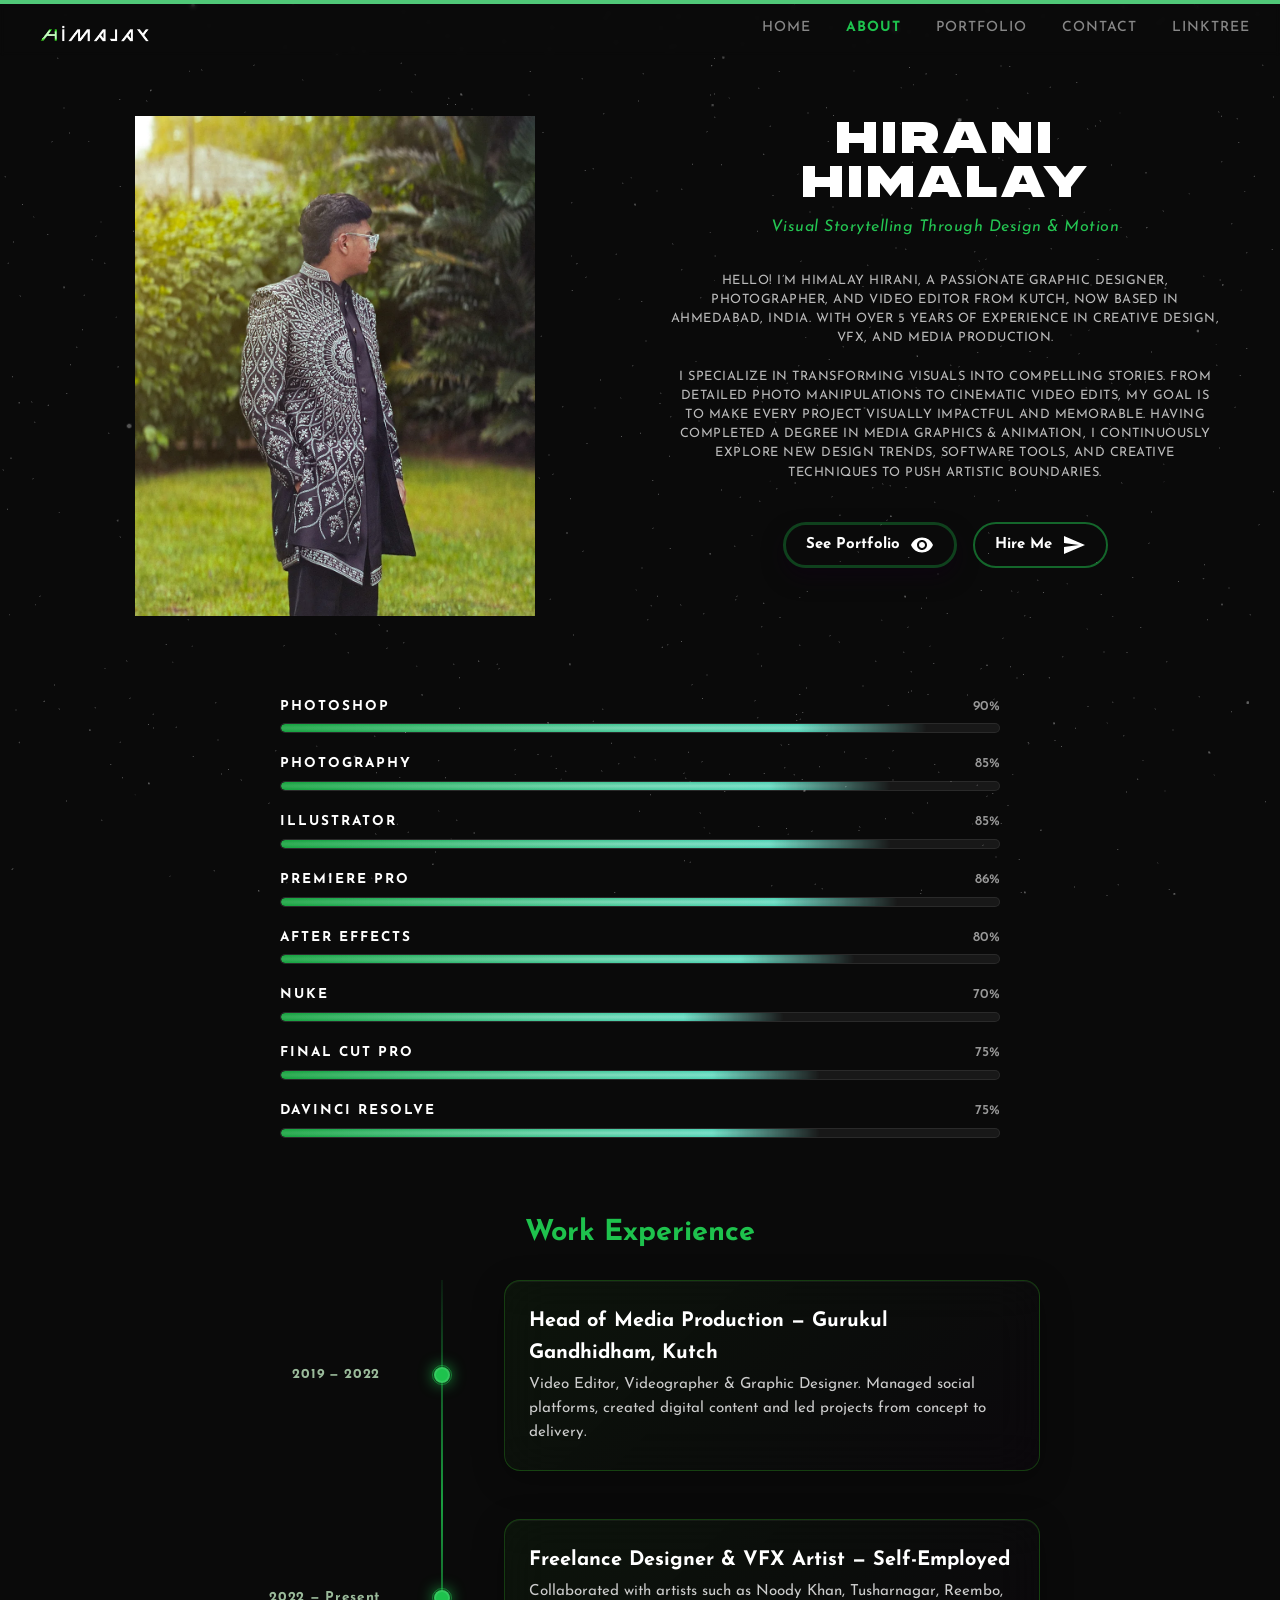
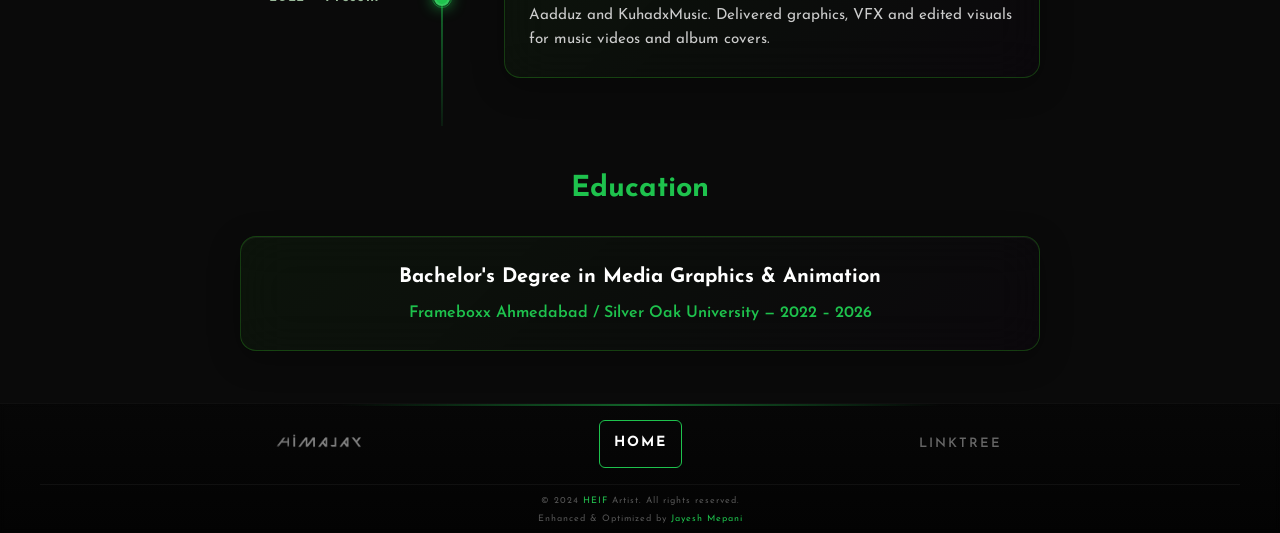
==== about.html @ 78a05f98 "Publish optimized HEIF portfolio" ====
<!DOCTYPE html>
<html lang="en">

<head>
	<meta charset="UTF-8">
	<meta name="viewport" content="width=device-width, initial-scale=1.0">

	<!-- SEO Meta Tags -->
	<title>About | HEIF Artist - Graphic Designer & Video Editor</title>
	<meta name="description"
		content="Learn about HEIF, a professional graphic designer and video editor from Kutch, India. Explore my skills in Premiere Pro, After Effects, Photoshop, and more.">
	<meta name="author" content="Jayesh Mepani">
	<meta name="robots" content="index, follow">
	<meta name="theme-color" content="#000000">

	<!-- Open Graph / Facebook -->
	<meta property="og:type" content="website">
	<meta property="og:title" content="About | HEIF Artist">
	<meta property="og:description"
		content="Professional graphic designer and video editor with expertise in Premiere Pro, After Effects, and Photoshop.">
	<meta property="og:image" content="assets/img/logo-full.png" />
	<meta property="og:site_name" content="HEIF Artist">

	<!-- Preconnect for Performance (Google Fonts) -->
	<link rel="preconnect" href="https://fonts.googleapis.com" crossorigin>
	<link rel="preconnect" href="https://fonts.gstatic.com" crossorigin>

	<!-- Favicon -->
	<link rel="icon" type="image/png" href="assets/img/logow.png">
	<link rel="apple-touch-icon" href="assets/img/logow.png">


	<link rel="stylesheet" href="assets/css/css.css">
	<link rel="stylesheet" href="assets/css/cursor.css">
	<script src="assets/vendor/three.min.js" defer></script>
	<script src="assets/vendor/gsap.min.js" defer></script>
	<script src="assets/vendor/ScrollTrigger.min.js" defer></script>
	<script src="assets/vendor/lenis.min.js" defer></script>
	<script src="assets/js/script.js" defer></script>

	<script src="assets/js/scroll-animations.js" defer></script>
	<script src="assets/js/particles-effect.js" defer></script>
<link rel="stylesheet" href="assets/css/performance.css">
</head>

<body>
	<!-- Skip Link for Accessibility -->
	<a href="#main-content" class="skip-link">Skip to main content</a>
	<div class="scroll-tracker"></div>

	<!-- Preloader -->
	

	<canvas id="webgl-canvas"></canvas>

	<div class="stars-layer">
		<div class="stars-extra"></div>
	</div>

	<header role="banner">
		<div class="header__logo">
			<a href="index.html" aria-label="HEIF Artist Home">
				<img src="assets/optimized/b6daf8fdbaca4369-480.webp" alt="HEIF Artist Logo" id="anim-logo-h" loading="eager" decoding="async">
			</a>
		</div>
		<nav aria-label="Main navigation">
			<ul role="list">
				<li><a href="index.html">Home</a></li>
				<li><a href="about.html" aria-current="page">About</a></li>
				<li><a href="work.html">Portfolio</a></li>
				<li><a href="contact.html">Contact</a></li>
				<li><a href="linktree.html">Linktree</a></li>
			</ul>
			<a href="#" class="nav-toggle hover-link" aria-label="Toggle navigation menu" aria-expanded="false">
				<svg viewBox="0 0 24 24" fill="currentColor" aria-hidden="true" width="24" height="24">
					<path d="M3 6h18v2H3V6zm0 5h18v2H3v-2zm0 5h18v2H3v-2z" />
				</svg>
			</a>
		</nav>
	</header>

	<!-- Main Content -->
	<main id="main-content">
		<section class="about-section" aria-labelledby="about-heading">
			<div class="about-layout">
				<!-- Left: Portrait -->
				<div class="about-portrait">
					<picture id="about-img">
						<source media="(max-width: 768px)" srcset="assets/optimized/about-mobile-480.webp 480w, assets/optimized/about-mobile-960.webp 960w" sizes="100vw">
						<img src="assets/optimized/066c63ee842e01c2-1481.webp" alt="Himalay Hirani portrait" loading="lazy"
						 decoding="async" srcset="assets/optimized/066c63ee842e01c2-480.webp 480w, assets/optimized/066c63ee842e01c2-960.webp 960w, assets/optimized/066c63ee842e01c2-1481.webp 1481w" sizes="(max-width: 768px) 100vw, 50vw" width="1481" height="1852">
					</picture>
				</div>

				<!-- Right: Bio + Skills -->
				<div class="about-right">
					<h1 id="about-heading" class="about-name">HIRANI<br>HIMALAY</h1>
					<p class="about-tagline">Visual Storytelling Through Design & Motion</p>

					<p class="about-bio-text">Hello! I’m Himalay Hirani, a passionate Graphic Designer, Photographer,
						and Video Editor from Kutch, now based in Ahmedabad, India.
						With over 5 years of experience in creative design, VFX, and media
						production.
						<br>
						<br>
						I specialize in transforming visuals into compelling stories. From detailed
						photo manipulations to cinematic video edits, my goal is to make every
						project visually impactful and memorable.
						Having completed a Degree in Media Graphics & Animation, I
						continuously explore new design trends, software tools, and creative
						techniques to push artistic boundaries.
					</p>

					<div class="about-cta">
						<a class="button" href="work.html">
							<span>See Portfolio</span>
							<svg class="icon" viewBox="0 0 24 24" fill="currentColor" width="24" height="24">
								<path
									d="M12 4.5C7 4.5 2.73 7.61 1 12c1.73 4.39 6 7.5 11 7.5s9.27-3.11 11-7.5c-1.73-4.39-6-7.5-11-7.5zM12 17c-2.76 0-5-2.24-5-5s2.24-5 5-5 5 2.24 5 5-2.24 5-5 5zm0-8c-1.66 0-3 1.34-3 3s1.34 3 3 3 3-1.34 3-3-1.34-3-3-3z" />
							</svg>
						</a>
						<a class="button ghost" href="contact.html">
							<span>Hire Me</span>
							<svg class="icon" viewBox="0 0 24 24" fill="currentColor" width="24" height="24">
								<path d="M2.01 21L23 12 2.01 3 2 10l15 2-15 2z" />
							</svg>
						</a>
					</div>

				</div>
			</div>
		</section>

		<!-- Work Experience & Education -->
		<section class="about-lower" aria-label="Experience and Education">
			<div class="about-lower-inner">
				<div class="about-skills-list about-lower-inner">
					<div class="about-skill">
						<div class="about-skill-info"><span class="skill-name">PHOTOSHOP</span><span
								class="skill-percentage">90%</span></div>
						<div class="skill-bar">
							<div class="skill-fill" style="width: 90%;">
								<div class="skill-liquid"></div>
							</div>
						</div>
					</div>
					<div class="about-skill">
						<div class="about-skill-info"><span class="skill-name">PHOTOGRAPHY</span><span
								class="skill-percentage">85%</span></div>
						<div class="skill-bar">
							<div class="skill-fill" style="width: 85%;">
								<div class="skill-liquid"></div>
							</div>
						</div>
					</div>
					<div class="about-skill">
						<div class="about-skill-info"><span class="skill-name">ILLUSTRATOR</span><span
								class="skill-percentage">85%</span></div>
						<div class="skill-bar">
							<div class="skill-fill" style="width: 85%;">
								<div class="skill-liquid"></div>
							</div>
						</div>
					</div>
					<div class="about-skill">
						<div class="about-skill-info"><span class="skill-name">PREMIERE PRO</span><span
								class="skill-percentage">86%</span></div>
						<div class="skill-bar">
							<div class="skill-fill" style="width: 86%;">
								<div class="skill-liquid"></div>
							</div>
						</div>
					</div>
					<div class="about-skill">
						<div class="about-skill-info"><span class="skill-name">AFTER EFFECTS</span><span
								class="skill-percentage">80%</span></div>
						<div class="skill-bar">
							<div class="skill-fill" style="width: 80%;">
								<div class="skill-liquid"></div>
							</div>
						</div>
					</div>
					<div class="about-skill">
						<div class="about-skill-info"><span class="skill-name">NUKE</span><span
								class="skill-percentage">70%</span></div>
						<div class="skill-bar">
							<div class="skill-fill" style="width: 70%;">
								<div class="skill-liquid"></div>
							</div>
						</div>
					</div>
					<div class="about-skill">
						<div class="about-skill-info"><span class="skill-name">FINAL CUT PRO</span><span
								class="skill-percentage">75%</span></div>
						<div class="skill-bar">
							<div class="skill-fill" style="width: 75%;">
								<div class="skill-liquid"></div>
							</div>
						</div>
					</div>
					<div class="about-skill">
						<div class="about-skill-info"><span class="skill-name">DAVINCI RESOLVE</span><span
								class="skill-percentage">75%</span></div>
						<div class="skill-bar">
							<div class="skill-fill" style="width: 75%;">
								<div class="skill-liquid"></div>
							</div>
						</div>
					</div>
				</div>
				<div class="experience">
					<h2 class="subheading">Work Experience</h2>
					<ol class="timeline-container">
						<li class="timeline-item">
							<article>
								<div class="timeline-date"><time datetime="2019">2019</time> — <time
										datetime="2022">2022</time></div>
								<div class="timeline-icon" aria-hidden="true"></div>
								<div class="timeline-content">
									<div class="glass-card">
										<div class="timeline-body">
											<h3>Head of Media Production — Gurukul Gandhidham, Kutch</h3>
											<p>Video Editor, Videographer &amp; Graphic Designer. Managed social
												platforms, created digital content and led projects from concept to
												delivery.</p>
											<span class="mobile-date">2019 — 2022</span>
										</div>
									</div>
								</div>
							</article>
						</li>
						<li class="timeline-item">
							<article>
								<div class="timeline-date"><time datetime="2022">2022</time> — Present</div>
								<div class="timeline-icon" aria-hidden="true"></div>
								<div class="timeline-content">
									<div class="glass-card">
										<div class="timeline-body">
											<h3>Freelance Designer &amp; VFX Artist — Self-Employed</h3>
											<p>Collaborated with artists such as Noody Khan, Tusharnagar, Reembo, Aadduz
												and KuhadxMusic. Delivered graphics, VFX and edited visuals for music
												videos and album covers.</p>
											<span class="mobile-date">2022 — Present</span>
										</div>
									</div>
								</div>
							</article>
						</li>
					</ol>
				</div>

				<div class="education">
					<h2 class="subheading">Education</h2>
					<div class="edu-card glass-card">
						<p><strong>Bachelor's Degree in Media Graphics &amp; Animation</strong></p>
						<p>Frameboxx Ahmedabad / Silver Oak University — 2022 – 2026</p>
					</div>
				</div>
			</div>
		</section>
	</main>

	<!-- Footer -->
	<footer class="footer" role="contentinfo">
		<div class="footer-container">
			<div class="footer-logo-container">
				<a href="index.html" aria-label="HEIF Artist Home">
					<img src="assets/optimized/b6daf8fdbaca4369-1600.webp" alt="HEIF Artist Logo" class="footer-logo" loading="lazy"
					 decoding="async" srcset="assets/optimized/b6daf8fdbaca4369-480.webp 480w, assets/optimized/b6daf8fdbaca4369-960.webp 960w, assets/optimized/b6daf8fdbaca4369-1600.webp 1600w" sizes="160px" width="2550" height="596">
				</a>
			</div>
			<div class="footer-home">
				<a class="footer-btn home-btn" href="index.html">Home</a>
			</div>
			<div class="footer-social-media">
				<a href="linktree.html" target="_blank" rel="noopener noreferrer">LINKTREE</a>
			</div>
		</div>
		<div class="footer-rights">
			<p>&copy; 2024 <a href="https://www.instagram.com/himalay.heif" target="_blank" rel="noopener noreferrer"
					class="footer-brand-link">HEIF</a> Artist. All rights
				reserved.</p>
			<p class="developer-credit">Enhanced & Optimized by <a href="https://jayeshmepani.github.io/Portfolio/"
					target="_blank" rel="noopener noreferrer">Jayesh Mepani</a></p>
		</div>
	</footer>
	
<script>
		

		// Skill bars — animate on scroll into view
		// Observe parent .about-skill (has real dimensions) instead of .skill-fill (scaleX(0) = zero width)
		const skills = document.querySelectorAll('.about-skill');
		const skillObserver = new IntersectionObserver((entries) => {
			entries.forEach((entry) => {
				if (entry.isIntersecting) {
					const fill = entry.target.querySelector('.skill-fill');
					if (fill) fill.classList.add('in-view');
					skillObserver.unobserve(entry.target);
				}
			});
		}, { threshold: 0.3 });

		skills.forEach((skill, i) => {
			// Stagger each bar with a CSS transition-delay
			const fill = skill.querySelector('.skill-fill');
			if (fill) fill.style.transitionDelay = `${i * 0.12}s`;
			skillObserver.observe(skill);
		});
	</script>
</body>

</html>
---- assets/css/css.css ----
@font-face {
    font-family: 'Halyard Display';
    src: url('../FOnts/Halyard_Display_ExtraLight.otf') format('opentype');
    font-weight: 200;
    font-style: normal;
    font-display: swap
}

@font-face {
    font-family: 'Halyard Display';
    src: url('../FOnts/Halyard_Display_Light.otf') format('opentype');
    font-weight: 300;
    font-style: normal;
    font-display: swap
}

@font-face {
    font-family: 'Halyard Display';
    src: url('../FOnts/Halyard_Display_Book.otf') format('opentype');
    font-weight: 350;
    font-style: normal;
    font-display: swap
}

@font-face {
    font-family: 'Halyard Display';
    src: url('../FOnts/Halyard_Display_Regular.otf') format('opentype');
    font-weight: 400;
    font-style: normal;
    font-display: swap
}

@font-face {
    font-family: 'Halyard Display';
    src: url('../FOnts/Halyard_Display_Medium.otf') format('opentype');
    font-weight: 500;
    font-style: normal;
    font-display: swap
}

@font-face {
    font-family: 'Halyard Display';
    src: url('../FOnts/Halyard_Display_SemiBold.otf') format('opentype');
    font-weight: 600;
    font-style: normal;
    font-display: swap
}

@font-face {
    font-family: 'Halyard Display';
    src: url('../FOnts/Halyard_Display_Bold.otf') format('opentype');
    font-weight: 700;
    font-style: normal;
    font-display: swap
}

@font-face {
    font-family: 'Halyard Display';
    src: url('../FOnts/Halyard_Display_Black.otf') format('opentype');
    font-weight: 900;
    font-style: normal;
    font-display: swap
}

@font-face {
    font-family: 'Phonk Contrast';
    src: url('../FOnts/Phonk Contrast DEMO.otf') format('opentype');
    font-weight: normal;
    font-style: normal;
    font-display: swap
}

@font-face {
    font-family: 'Josefin Sans';
    src: url('../FOnts/JosefinSans-Thin.ttf') format('truetype');
    font-weight: 100;
    font-style: normal;
    font-display: swap
}

@font-face {
    font-family: 'Josefin Sans';
    src: url('../FOnts/JosefinSans-ExtraLight.ttf') format('truetype');
    font-weight: 200;
    font-style: normal;
    font-display: swap
}

@font-face {
    font-family: 'Josefin Sans';
    src: url('../FOnts/JosefinSans-Light.ttf') format('truetype');
    font-weight: 300;
    font-style: normal;
    font-display: swap
}

@font-face {
    font-family: 'Josefin Sans';
    src: url('../FOnts/JosefinSans-Regular.ttf') format('truetype');
    font-weight: 400;
    font-style: normal;
    font-display: swap
}

@font-face {
    font-family: 'Josefin Sans';
    src: url('../FOnts/JosefinSans-Medium.ttf') format('truetype');
    font-weight: 500;
    font-style: normal;
    font-display: swap
}

@font-face {
    font-family: 'Josefin Sans';
    src: url('../FOnts/JosefinSans-SemiBold.ttf') format('truetype');
    font-weight: 600;
    font-style: normal;
    font-display: swap
}

@font-face {
    font-family: 'Josefin Sans';
    src: url('../FOnts/JosefinSans-Bold.ttf') format('truetype');
    font-weight: 700;
    font-style: normal;
    font-display: swap
}

@font-face {
    font-family: 'Josefin Sans';
    src: url('../FOnts/JosefinSans-Italic.ttf') format('truetype');
    font-weight: 400;
    font-style: italic;
    font-display: swap
}

@font-face {
    font-family: 'Josefin Sans';
    src: url('../FOnts/JosefinSans-BoldItalic.ttf') format('truetype');
    font-weight: 700;
    font-style: italic;
    font-display: swap
}

:root {
    --font-heading: 'Phonk Contrast', 'Arial Black', sans-serif;
    --font-body: 'Josefin Sans', 'Arial', sans-serif;
    --emerald: hsl(160, 84%, 39%);
    --teal-dark: #2e7d32;
    --lavender: #bfe7bf;
    --primary: hsl(113, 71%, 49%);
    --mix: color-mix(in srgb, var(--primary), var(--emerald));
    --mix-code: rgb(30, 194, 77);
    --mix-code-hsl: hsl(137, 73%, 37%)
}

* {
    margin: 0;
    padding: 0;
    box-sizing: border-box;
    -webkit-text-size-adjust: 100%;
    -moz-text-size-adjust: 100%;
    -ms-text-size-adjust: 100%;
    text-size-adjust: 100%
}

::-webkit-scrollbar {
    width: 8px;
    height: 8px
}

::-webkit-scrollbar-track {
    background: #0a0a0a
}

::-webkit-scrollbar-thumb {
    background: linear-gradient(180deg, var(--mix-code), var(--mix-code));
    border-radius: 10px;
    border: 2px solid #0a0a0a
}

::-webkit-scrollbar-thumb:hover {
    background: linear-gradient(180deg, var(--mix-code), var(--mix-code))
}

@supports (scrollbar-width:thin) {
    * {
        scrollbar-width: thin;
        scrollbar-color: var(--mix-code) #0a0a0a
    }
}

h1:not(.hero h1, #profile-heading) {
    font-family: var(--font-heading)
}

#hero-heading {
    font-family: 'Halyard Display', sans-serif;
    font-weight: 300
}

.skip-link {
    position: absolute;
    top: -100%;
    left: -100%;
    background: var(--mix-code);
    color: #fff;
    padding: 8px 16px;
    z-index: 10000;
    text-decoration: none;
    font-weight: 600;
    transition: top .3s ease;
    height: 1px;
    width: 1px
}

.skip-link:focus {
    top: 0
}

.visually-hidden {
    position: absolute;
    width: 1px;
    height: 1px;
    padding: 0;
    margin: -1px;
    overflow: hidden;
    clip: rect(0, 0, 0, 0);
    white-space: nowrap;
    border: 0
}

.role-badges {
    display: flex;
    flex-wrap: wrap;
    gap: 1px;
    justify-content: center;
    margin-top: 40px;
    padding: 0 20px
}

.role-badge {
    display: inline-flex;
    align-items: center;
    gap: 8px;
    padding: 10px 16px;
    background: rgba(255, 255, 255, .05);
    border: 1px solid rgba(255, 255, 255, .15);
    border-radius: 50px;
    font-size: 12px;
    font-weight: 500;
    letter-spacing: 1px;
    text-transform: uppercase;
    color: #fff;
    -webkit-backdrop-filter: blur(10px);
    backdrop-filter: blur(10px);
    transition: all .4s cubic-bezier(.175, .885, .32, 1.275);
    position: relative;
    overflow: hidden;
    max-width: fit-content !important;
    scale: .9;

    img,
    svg {
        max-width: 18px
    }
}

.role-badge::before {
    content: '';
    position: absolute;
    inset: 0;
    border-radius: 50px;
    padding: 1px;
    background: linear-gradient(135deg, var(--mix-code), var(--mix-code), var(--mix-code));
    -webkit-mask: linear-gradient(#fff 0 0) content-box, linear-gradient(#fff 0 0);
    -webkit-mask-composite: xor;
    mask: linear-gradient(#fff 0 0) content-box, linear-gradient(#fff 0 0);
    mask-composite: exclude;
    opacity: 0;
    transition: opacity .3s ease
}

.role-badge:hover::before {
    opacity: 1
}

.role-badge:hover {
    max-width: fit-content !important;
    background: rgba(30, 194, 77, .15);
    transform: translateY(-5px) scale(1.05);
    box-shadow: 0 15px 40px rgba(30, 194, 77, .3);
    color: var(--mix-code)
}

.role-badge svg {
    opacity: .7;
    transition: all .3s ease
}

.role-badge:hover svg {
    opacity: 1;
    transform: rotate(10deg) scale(1.2);
    color: var(--mix-code)
}

@media (max-width:768px) {
    .role-badges {
        flex-direction: column;
        align-items: center;
        gap: 0
    }

    .role-badge {
        padding: 7px 14px;
        font-size: 10px;
        scale: .8
    }
}

#webgl-canvas {
    position: fixed;
    top: 0;
    left: 0;
    width: 100%;
    height: 100%;
    z-index: -1;
    pointer-events: none
}

html {
    scroll-behavior: smooth
}

@media (max-width:768px) {
    .container {
        flex-direction: column;
        padding: 10px
    }

    .hero {
        padding-left: 20px;
        padding-right: 20px
    }

    .hero1 h1,
    .hero1 h2,
    .hero1 h2 span {
        font-size: 28px !important;
        white-space: nowrap;
        line-height: 1.3
    }
}

body {
    background-color: hsl(0, 0%, 4%);
    color: #fff;
    font-family: var(--font-body);
    overflow-x: hidden;
    display: flex;
    flex-direction: column;

    &#home-page {
        font-family: 'Arial', sans-serif
    }
}

html,
body {
    min-width: 100dvw;
    min-height: 100dvh;
    height: auto;
    width: auto;
    margin: 0;
    padding: 0;
    background-attachment: scroll;
    isolation: isolate;
    z-index: 9999;
    position: relative
}

@media (max-width:768px) {

    html,
    body {
        width: 100%
    }

    .page-title__title {
        font-size: 36px
    }

    .container,
    .masonry-container,
    .portfolio-container {
        width: 100%
    }

    .portfolio-container,
    .video-grid {
        grid-template-columns: 1fr
    }

    .contact-grid {
        flex-direction: column;
        gap: 30px
    }

    .contact-item {
        min-width: 100%
    }

    img,
    video {
        max-width: 100%;
        height: auto
    }

    header {
        padding: 13px !important
    }
}

@media (max-width:480px) {
    .page-title__title {
        font-size: 28px
    }
}

#preloader {
    position: fixed;
    top: 0;
    left: 0;
    width: 100dvw;
    height: 100dvh;
    background-color: #000;
    display: flex;
    justify-content: center;
    align-items: center;
    z-index: 10000;
    transition: opacity .3s ease-in-out
}

.loader {
    width: 150px;
    height: 150px;
    background: url('../img/loading%20animation_1.gif') no-repeat center center;
    background-size: contain
}

@keyframes spin {
    0% {
        transform: rotate(0deg)
    }

    100% {
        transform: rotate(360deg)
    }
}

header {
    display: flex;
    justify-content: space-between;
    padding: 15px;
    align-items: center;
    position: sticky;
    top: 0;
    background: hsla(0, 0%, 4%, .5);
    -webkit-backdrop-filter: blur(2px);
    backdrop-filter: blur(2px);
    z-index: 50;
    width: 100%
}

header .logo {
    font-size: 24px;
    color: #fff
}

header nav ul {
    list-style-type: none
}

header nav ul li {
    display: inline-block;
    margin: 0 15px
}

header nav ul li a {
    position: relative;
    color: #888;
    text-decoration: none;
    font-size: 14px;
    font-weight: 500;
    letter-spacing: 1px;
    text-transform: uppercase;
    padding-bottom: 5px;
    transition: color .3s ease
}

header nav ul li a::after {
    content: '';
    position: absolute;
    bottom: 0;
    left: 50%;
    width: 0;
    height: 2px;
    background: linear-gradient(90deg, var(--mix-code), var(--mix-code));
    transition: all .3s ease;
    transform: translateX(-50%)
}

header nav ul li a:hover {
    color: #fff
}

header nav ul li a:hover::after {
    width: 100%
}

.hero {
    text-align: left;
    padding: 30px 0;
    padding-left: 30px;
    background-color: transparent;
    position: relative;
    z-index: 10
}

.hero h1 {
    font-size: min(160px, 17vw);
    font-weight: 500;
    line-height: .8;
    opacity: 0;
    animation: fadeInUp 1s ease-out forwards;
    animation-delay: .5s;
    letter-spacing: -2px
}

@keyframes fadeInUp {
    from {
        opacity: 0;
        transform: translateY(20px)
    }

    to {
        opacity: 1;
        transform: translateY(0)
    }
}

.hero h1 span {
    font-size: min(185px, 16vw);
    font-weight: 600;
    color: #ccc;
    display: inline-block;
    transition: transform .3s ease, color .3s ease
}

.hero h1 span:hover {
    color: var(--mix-code);
    transform: translateX(10px)
}

.hero p {
    margin-top: 20px;
    font-size: 14px
}

.hover-image {
    position: absolute;
    top: 0;
    left: 0;
    width: 330px;
    height: 330px;
    display: none;
    pointer-events: none;
    z-index: 99999;
    /* animation removed to prevent conflict with JS transform */

    @media (max-width: 768px) {
        width: 175px !important;
        height: 175px !important
    }

    @starting-style {
        visibility: hidden;
        opacity: 0;
        display: none
    }
}

.hover-image img {
    width: 100%;
    height: 100%;
    animation: fadeIn .7s ease-in-out;
}

.hover-text,
.hero1 h2 span {
    cursor: url('../ICONS WEB/Mouse_Cursor.svg') 16 16, pointer !important;
}

* {
    margin: 0;
    padding: 0;
    box-sizing: border-box
}

body {
    background-color: #f4f4f4;
    color: #333
}

.header {
    background-color: #000;
    color: #fff;
    text-align: center;
    padding: 50px 20px
}

.header h1 {
    font-size: 2.5rem;
    margin-bottom: 10px
}

.header p {
    font-size: 1.2rem
}

body {
    background-color: #1a1a1a;
    color: #fff;
    line-height: 1.6
}

.header {
    background-color: hsl(0, 0%, 0%);
    color: #fff;
    text-align: center;
    padding: 50px 20px
}

.header h1 {
    font-size: 2.5rem;
    margin-bottom: 10px;
    text-align: center
}

.header p {
    font-size: 1.2rem
}

.video-showcase {
    padding: 20px
}

.video-grid {
    display: grid;
    grid-template-columns: repeat(auto-fit, minmax(350px, 1fr));
    gap: 40px;
    max-width: 1400px;
    margin: 0 auto
}

.video-item {
    position: relative;
    background-color: hsl(0, 0%, 4%);
    border-radius: 20px;
    overflow: hidden;
    transition: transform .3s ease, box-shadow .3s ease;
    box-shadow: 0 10px 30px rgba(0, 0, 0, .5);
    border: 1px solid var(--mix-code);
    max-height: fit-content
}

.video-item:hover {
    transform: translateY(-5px);
    box-shadow: 0 15px 40px rgba(30, 194, 77, .25);
    border-color: var(--mix-code)
}

.video-thumbnail {
    position: relative
}

.video-thumbnail video {
    width: 100%;
    height: 100%;
    object-fit: cover;
    display: block;
    border-radius: 0
}

.play-btn {
    position: absolute;
    top: 50%;
    left: 50%;
    transform: translate(-50%, -50%);
    background: rgba(255, 255, 255, .2);
    border: none;
    color: #000;
    padding: 15px 35px;
    font-size: 16px;
    font-weight: 700;
    text-transform: uppercase;
    letter-spacing: 1px;
    cursor: pointer;
    border-radius: 50px;
    z-index: 10;
    -webkit-backdrop-filter: blur(5px);
    backdrop-filter: blur(5px);
    transition: all .3s cubic-bezier(.175, .885, .32, 1.275);
    box-shadow: 0 4px 15px rgba(0, 0, 0, .3);
    margin: 0;
    opacity: 1;
    visibility: visible;
    display: flex;
    align-items: center;
    gap: 10px
}

.play-btn:hover {
    background: #fff;
    transform: translate(-50%, -50%) scale(1.1);
    box-shadow: 0 8px 25px rgba(255, 255, 255, .3)
}

.video-item.is-playing .play-btn {
    opacity: 0;
    visibility: hidden;
    transform: translate(-50%, -40%) scale(.9);
    pointer-events: none
}

@media (pointer:fine) {
    .video-item.is-playing:hover .play-btn {
        opacity: 1;
        visibility: visible;
        transform: translate(-50%, -50%) scale(1);
        background: rgba(30, 194, 77, .3);
        backdrop-filter: blur(5px);
        color: #fff;
        pointer-events: auto
    }

    .video-item.is-playing:hover .play-btn:hover {
        background: var(--mix-code);
        transform: translate(-50%, -50%) scale(1.1);
        box-shadow: 0 8px 25px rgba(30, 194, 77, .5)
    }
}

.video-item.is-playing.show-controls .play-btn {
    opacity: 1;
    visibility: visible;
    transform: translate(-50%, -50%) scale(1);
    background: rgba(30, 194, 77, .3);
    backdrop-filter: blur(5px);
    color: #fff;
    pointer-events: auto
}

.video-item.is-playing.show-controls .play-btn:hover {
    background: var(--mix-code);
    transform: translate(-50%, -50%) scale(1.1);
    box-shadow: 0 8px 25px rgba(30, 194, 77, .3)
}

.image-item {
    position: relative;
    overflow: hidden
}

.image-overlay {
    position: absolute;
    bottom: -1px;
    left: 0;
    width: 100%;
    padding: 15px;
    background: linear-gradient(0deg, rgba(3, 3, 3, .8), transparent);
    backdrop-filter: blur(1px);
    -webkit-backdrop-filter: blur(2px);
    transform: translateY(100%);
    transition: transform .5s ease-in-out;
    display: flex;
    align-items: center;
    justify-content: center;
    pointer-events: none
}

.image-item:hover .image-overlay {
    transform: translateY(1px)
}

.image-overlay-text {
    color: #fff;
    font-family: var(--font-heading);
    font-size: 1.2rem;
    text-transform: uppercase;
    letter-spacing: 2px;
    font-weight: 500
}

.play-btn i {
    font-style: normal
}

.video-caption {
    padding: 25px;
    text-align: center;
    background: hsl(0, 0%, 4%);
    border-radius: 0;
    max-height: inherit;
    height: 100%
}

.video-caption h3 {
    font-size: 18px;
    color: #fff;
    margin-bottom: 8px;
    font-weight: 700;
    letter-spacing: .5px
}

.video-caption p {
    font-size: 14px;
    color: #888;
    line-height: 1.5;
    margin: 0
}

body {
    background-color: hsl(0, 0%, 4%);
    color: #fff;
    text-align: center;
    margin: 0;
    padding: 0
}

.hero1 {
    padding: 30px
}

.hero1 h1 {
    font-size: 130px;
    font-weight: 300;
    line-height: .8
}

.hero1 h2 {
    font-size: 130px;
    font-weight: 300;
    line-height: .8
}

#heif {
    opacity: 30%
}

#hei {
    opacity: 30%
}

#he {
    opacity: 30%;
    margin-left: 10PX
}

#h {
    opacity: 30%;
    margin-left: 20PX;
    margin-bottom: 10PX
}

.hero1 h2 Span {
    font-size: 130px;
    font-weight: 300;
    line-height: .8
}

.hero1 h2 span {
    cursor: pointer;
    color: var(--mix-code);
    font-weight: bold;
    display: inline-block
}

.hero1 h1 span {
    cursor: pointer;
    color: #ccc;
    font-weight: bold;
    display: inline-block;
    margin-bottom: 15px
}

.hero1 h2 {
    cursor: pointer;
    color: #ccc;
    font-weight: bold;
    display: inline-block
}



.page-title__title {
    font-family: var(--font-heading);
    font-size: clamp(2rem, 8vw, 60px);
    margin-block: 20px;
    margin-inline: auto;
    width: 95%;
    text-transform: uppercase;
    font-weight: normal;
    line-height: 1
}

.page-title__divider {
    max-width: 1000px;
    width: 90%;
    margin-inline: auto;
    margin-bottom: 1.5rem;
    color: var(--mix);

    @media (width<768px) {
        margin-bottom: 1rem
    }
}

.contact-section {
    text-align: center;
    background-color: transparent;
    position: relative;
    z-index: 2;
    display: flex;
    justify-content: flex-end;
    align-items: center;
    flex-direction: column
}

.contact-title {
    font-family: var(--font-heading);
    font-size: 48px;
    margin-bottom: 60px;
    letter-spacing: 2px;
    text-transform: uppercase
}

.contact-grid {
    display: flex;
    justify-content: center;
    gap: 50px;
    flex-wrap: wrap;
    width: 100%
}

.contact-item {
    display: flex;
    flex-direction: column;
    align-items: center;
    gap: 15px;
    flex: 1;
    min-width: 250px;
    border: 1px solid var(--mix);
    padding: 1rem 0;
    transition: all .3s ease-in-out;

    &:hover {
        background-color: rgb(30 194 77 / 31%);
        color: #fff;
        backdrop-filter: blur(1px);
        transition: all .3s ease-in-out
    }
}

.icon-box {
    font-size: 32px;
    color: var(--mix-code);
    margin-bottom: 10px
}

.contact-item h3 {
    font-size: 20px;
    color: #fff;
    margin-bottom: 5px;
    font-weight: 700
}

.contact-item p,
.contact-item p a {
    color: #ccc;
    font-size: 16px;
    line-height: 1.6;
    text-decoration: none;
    transition: color .3s ease
}

.contact-item p a:hover {
    color: var(--mix-code)
}

@media (max-width:768px) {
    .contact-grid {
        flex-direction: column;
        gap: 40px
    }

    .contact-section {
        padding: 20px;
        margin-top: 88px
    }

    .contact-title {
        font-size: 36px;
        margin-bottom: 40px
    }
}

.nav-toggle {
    display: none
}

@media (max-width:768px) {
    .nav-toggle {
        display: block;
        margin-right: 10px
    }

    header nav ul {
        display: none;
        flex-direction: column;
        width: 100%;
        position: absolute;
        top: 100%;
        left: 0;
        background-color: rgba(17, 17, 17, .95);
        text-align: center;
        padding: 20px 0
    }

    header nav ul.active {
        display: flex
    }

    header nav ul li {
        display: block;
        margin: 15px 0
    }
}

.portfolio-container {
    display: grid;
    grid-template-columns: repeat(4, 1fr);
    gap: 15px;
    max-width: 1200px;
    margin: auto;
    padding: 20px;

    #home-page & {
        margin-block: 50px
    }
}

.thumbnail {
    position: relative;
    overflow: hidden
}

.thumbnail a {
    text-decoration: none
}

.thumbnail img {
    width: 100%;
    height: auto;
    transition: transform .3s ease
}

.caption {
    position: absolute;
    bottom: 0;
    left: 0;
    width: 100%;
    background-color: rgba(0, 0, 0, .7);
    color: white;
    padding: 10px;
    box-sizing: border-box
}

.caption {
    display: none !important
}

.thumbnail:hover img {
    transform: scale(1.05);
    filter: invert(1)
}

.thumbnail:hover .caption {
    background-color: rgba(0, 0, 0, .9)
}

@media (max-width:800px) {
    .portfolio-container {
        grid-template-columns: repeat(2, 1fr)
    }
}

.image-showcase {
    padding: 1rem;
    text-align: center
}

.vertical-masonry-container {
    display: flex;
    flex-direction: column;
    align-items: center;
    gap: 10px
}

.image-item {
    position: relative;
    overflow: hidden;
    border-radius: 15px;
    box-shadow: 0 4px 8px rgba(0, 0, 0, .2);
    transition: transform .3s ease
}

.image-item img {
    width: 100%;
    height: auto;
    border-radius: 15px
}

.hero {
    text-align: center;
    text-align: left;
    color: white
}

.hero h1 {
    margin: 0
}

.hero p {
    font-size: 1.5em;
    margin: 10px 0;

    @media (width<786px) {
        font-size: clamp(12px, 2vw, 15px)
    }
}

.portfolio-gallery {
    padding: 40px 20px;
    max-width: 1200px;
    margin: 0 auto
}

.portfolio-gallery h2 {
    text-align: center;
    font-size: 2.5em;
    margin-bottom: 40px
}

.gallery-grid {
    display: grid;
    grid-template-columns: repeat(auto-fill, minmax(250px, 1fr));
    gap: 20px
}

.gallery-item {
    position: relative;
    overflow: hidden;
    border-radius: 10px;
    box-shadow: 0 4px 8px rgba(0, 0, 0, .2)
}

.gallery-item img {
    width: 100px;
    height: 100%;
    object-fit: cover;
    transition: transform .3s ease
}

.gallery-item:hover img {
    transform: scale(1.1)
}

.overlay {
    position: absolute;
    top: 0;
    left: 0;
    width: 100%;
    height: 100%;
    background-color: rgba(0, 0, 0, .6);
    opacity: 0;
    transition: opacity .3s ease;
    display: flex;
    justify-content: center;
    align-items: center
}

.gallery-item:hover .overlay {
    opacity: 1
}

.overlay h3 {
    color: white;
    font-size: 1.5em
}

.footer {
    background: linear-gradient(180deg, hsla(0, 0%, 2%, .7), hsla(0, 0%, 0%, .7));
    backdrop-filter: blur(2px);
    color: #fff;
    padding: 16px 30px;
    margin-top: 0;
    border-top: 1px solid rgba(255, 255, 255, .05);
    position: relative;
    overflow: hidden;
    z-index: 50
}

.footer::before {
    content: '';
    position: absolute;
    top: 0;
    left: 50%;
    transform: translateX(-50%);
    width: 600px;
    height: 2px;
    background: linear-gradient(90deg, transparent, rgba(30, 194, 77, .5), transparent)
}

.footer-container {
    max-width: 1200px;
    margin: 0 auto;
    display: flex;
    justify-content: space-between;
    align-items: center;
    padding-bottom: 1rem;
    border-bottom: 1px solid rgba(255, 255, 255, .05);

    @media (width < 768px) {
        padding-bottom: 10px
    }
}

.footer-logo-container {
    flex: 1;
    display: flex;
    justify-content: center;
    align-items: center;

    a {
        display: contents
    }
}

.footer-logo-container img {
    width: 100px;
    opacity: .5;
    transition: all .3s ease;
    filter: grayscale(100%)
}

.footer-logo-container img:hover {
    opacity: 1;
    filter: grayscale(0%);
    transform: scale(1.05)
}

.footer-home {
    flex: 1;
    text-align: center;
    display: contents;

    @media (width < 768px) {
        display: none
    }
}

.footer-btn {
    position: relative;
    display: inline-block;
    padding: 7px 14px;
    font-size: 14px;
    font-weight: 700;
    letter-spacing: 2px;
    text-transform: uppercase;
    color: #fff;
    background: transparent;
    border: 1px solid var(--mix-code);
    border-radius: 6px;
    text-decoration: none;
    overflow: hidden;
    transition: all .3s ease;
    text-box-trim: trim-both;
    text-box-edge: text alphabetic;
    padding-block: 11px 12px
}

.footer-btn:hover {
    background: var(--mix-code);
    box-shadow: 0 0 30px 5px rgba(30, 194, 77, .5);
    transform: translateY(-3px)
}

.footer-btn::before {
    content: '';
    position: absolute;
    top: 7%;
    left: 0;
    width: 0;
    height: 86%;
    background: #fff;
    box-shadow: 0 0 50px 30px #fff;
    opacity: 0;
    transform: skewX(-20deg);
    transition: none
}

.footer-btn:hover::before {
    animation: footerSweep .5s linear
}

@keyframes footerSweep {
    0% {
        opacity: 0;
        left: 0
    }

    50% {
        opacity: 1
    }

    100% {
        opacity: 0;
        left: 100%
    }
}

.footer-social-media {
    flex: 1;

    @media (width < 768px) {
        display: none
    }
}

.footer-social-media a {
    position: relative;
    color: #666;
    font-size: 13px;
    font-weight: 600;
    text-decoration: none;
    letter-spacing: 2px;
    text-transform: uppercase;
    transition: color .3s ease;
    padding-bottom: 5px
}

.footer-social-media a::after {
    content: '';
    position: absolute;
    bottom: 0;
    left: 0;
    width: 0;
    height: 2px;
    background: linear-gradient(90deg, var(--mix-code), var(--mix-code));
    transition: width .3s ease
}

.footer-social-media a:hover {
    color: #fff
}

.footer-social-media a:hover::after {
    width: 100%
}

.footer-rights {
    text-align: center;
    margin-block: 9px -9px;
    color: #333;
    font-size: 9px;
    letter-spacing: 1px
}

.footer-brand-link {
    color: var(--mix);
    text-decoration: none;
    font-weight: inherit
}

.developer-credit {
    margin-top: 4px;
    font-size: 9px;
    color: #444
}

.developer-credit a {
    color: var(--mix-code);
    text-decoration: none;
    transition: color .3s ease
}

.developer-credit a:hover {
    color: var(--mix-code)
}

.footer-rights p {
    color: #555
}

@media (max-width:768px) {
    .footer {
        padding: 14px
    }

    .footer-container {
        flex-direction: column;
        gap: 15px;
        text-align: center
    }

    .footer-logo-container,
    .footer-home,
    .footer-social-media {
        flex: none;
        text-align: center
    }

    .footer::before {
        width: 200px
    }
}

.skills-section {
    padding: 80px 20px;
    text-align: left;
    display: flex;
    justify-content: center
}

.skills-container {
    width: 90%;
    max-width: 800px
}

.skills-title {
    font-size: 48px;
    font-weight: 800;
    color: #fff;
    margin-bottom: 50px;
    text-align: center;
    letter-spacing: 2px;
    text-transform: uppercase;
    text-shadow: 0 0 20px rgba(30, 194, 77, .3)
}

.skill-item {
    margin-bottom: 22px
}

.skill-info {
    display: flex;
    justify-content: space-between;
    color: #fff;
    font-weight: 700;
    text-transform: uppercase;
    letter-spacing: 1px
}

@media (max-width:768px) {
    .skills-section {
        padding: 50px 20px
    }

    .skills-title {
        font-size: 32px
    }

    .skill-info {
        font-size: 14px
    }
}

.reveal {
    opacity: 0;
    transform: translateY(40px);
    transition: opacity .6s ease-out, transform .6s ease-out
}

.reveal.visible {
    opacity: 1;
    transform: translateY(0)
}

.hero1 .reveal.visible {
    font-size: clamp(1.75rem, .0724rem + 6.7105vw, 8.125rem) !important;

    .hover-text {
        font-size: clamp(1.75rem, .0724rem + 6.7105vw, 8.125rem) !important
    }
}

.reveal-left {
    opacity: 0;
    transform: translateX(-40px);
    transition: opacity .6s ease-out, transform .6s ease-out
}

.reveal-left.visible {
    opacity: 1;
    transform: translateX(0)
}

.reveal-right {
    opacity: 0;
    transform: translateX(40px);
    transition: opacity .6s ease-out, transform .6s ease-out
}

.reveal-right.visible {
    opacity: 1;
    transform: translateX(0)
}

.reveal-scale {
    opacity: 0;
    transform: scale(.9);
    transition: opacity .6s ease-out, transform .6s ease-out
}

.reveal-scale.visible {
    opacity: 1;
    transform: scale(1)
}

html.lenis,
html.lenis body {
    height: auto
}

.lenis.lenis-smooth {
    scroll-behavior: auto !important
}

.lenis.lenis-smooth [data-lenis-prevent] {
    overscroll-behavior: contain
}

.lenis.lenis-stopped {
    overflow: hidden
}

.lenis.lenis-scrolling iframe {
    pointer-events: none
}

header nav ul li a[aria-current="page"] {
    color: var(--mix-code);
    font-weight: 700
}

header nav ul li a:hover {
    color: var(--mix-code)
}

.nav-toggle {
    display: none;
    cursor: pointer;
    font-size: 24px;
    color: #fff;
    border: none;
    background: transparent;
    padding: 5px
}

@media (max-width:768px) {
    header {
        background: hsla(0, 0%, 4%, .9)
    }

    .nav-toggle {
        display: block;
        margin-left: auto
    }

    header nav {
        display: flex;
        align-items: center;
        width: 100%;
        justify-content: flex-end
    }

    header nav>ul {
        display: none;
        flex-direction: column;
        position: absolute;
        top: 100%;
        left: 0;
        width: 100%;
        background-color: rgba(10, 10, 10, .95);
        -webkit-backdrop-filter: blur(10px);
        backdrop-filter: blur(10px);
        padding: 20px 0;
        text-align: center;
        border-top: 1px solid rgba(255, 255, 255, .1);
        border-bottom: 1px solid rgba(255, 255, 255, .1);
        z-index: 1000;
        box-shadow: 0 10px 30px rgba(0, 0, 0, .5)
    }

    header nav>ul.active {
        display: flex;
        animation: slideDown .3s ease-out forwards
    }

    header nav>ul li {
        display: block;
        margin: 15px 0
    }

    header nav>ul li a {
        font-size: 18px;
        letter-spacing: 2px
    }

    @keyframes slideDown {
        from {
            opacity: 0;
            transform: translateY(-20px)
        }

        to {
            opacity: 1;
            transform: translateY(0)
        }
    }
}

.stars-layer {
    position: fixed;
    top: 0;
    left: 0;
    width: 100dvw;
    height: 100dvh;
    z-index: -2;
    pointer-events: none;
    overflow: hidden;

    &::before {
        background-image: radial-gradient(1px 1px at 20px 30px, white, transparent), radial-gradient(1px 1px at 40px 70px, rgba(255, 255, 255, .8), transparent), radial-gradient(1px 1px at 50px 160px, rgba(255, 255, 255, .6), transparent), radial-gradient(1px 1px at 90px 40px, white, transparent), radial-gradient(1px 1px at 130px 80px, rgba(255, 255, 255, .7), transparent), radial-gradient(1px 1px at 160px 120px, white, transparent), radial-gradient(1px 1px at 200px 200px, rgba(255, 255, 255, .5), transparent), radial-gradient(1px 1px at 220px 50px, rgba(255, 255, 255, .8), transparent), radial-gradient(1px 1px at 280px 90px, white, transparent), radial-gradient(1px 1px at 320px 140px, rgba(255, 255, 255, .6), transparent), radial-gradient(1px 1px at 350px 30px, rgba(255, 255, 255, .9), transparent), radial-gradient(1px 1px at 400px 180px, white, transparent), radial-gradient(1px 1px at 430px 60px, rgba(255, 255, 255, .7), transparent), radial-gradient(1px 1px at 480px 100px, rgba(255, 255, 255, .8), transparent), radial-gradient(1px 1px at 520px 150px, white, transparent), radial-gradient(1px 1px at 580px 40px, rgba(255, 255, 255, .6), transparent), radial-gradient(1px 1px at 620px 200px, rgba(255, 255, 255, .9), transparent), radial-gradient(1px 1px at 680px 80px, white, transparent), radial-gradient(1px 1px at 720px 130px, rgba(255, 255, 255, .7), transparent), radial-gradient(1px 1px at 780px 170px, rgba(255, 255, 255, .5), transparent);
        background-size: 800px 400px;
        animation: twinkle 4s ease-in-out infinite alternate
    }

    &::after {
        background-image: radial-gradient(1.5px 1.5px at 100px 100px, white, transparent), radial-gradient(1.5px 1.5px at 250px 50px, rgba(255, 255, 255, .9), transparent), radial-gradient(1.5px 1.5px at 380px 150px, white, transparent), radial-gradient(1.5px 1.5px at 500px 70px, rgba(255, 255, 255, .8), transparent), radial-gradient(1.5px 1.5px at 650px 180px, white, transparent), radial-gradient(1.5px 1.5px at 750px 30px, rgba(255, 255, 255, .9), transparent), radial-gradient(1.5px 1.5px at 180px 220px, rgba(255, 255, 255, .7), transparent), radial-gradient(1.5px 1.5px at 320px 280px, white, transparent), radial-gradient(1.5px 1.5px at 480px 250px, rgba(255, 255, 255, .8), transparent), radial-gradient(1.5px 1.5px at 600px 300px, white, transparent);
        background-size: 900px 500px;
        animation: twinkle 6s ease-in-out infinite alternate-reverse
    }

    &::before,
    &::after,
    .stars-extra {
        content: '';
        position: absolute;
        top: 0;
        left: 0;
        width: 100%;
        height: 200%;
        background: transparent
    }
}

@keyframes twinkle {
    0% {
        opacity: .5
    }

    50% {
        opacity: .8
    }

    100% {
        opacity: .6
    }
}

.perspective {
    perspective: 1000px
}

main#main-content {
    margin-block: auto 0;
    padding-bottom: 2rem;
    overflow-x: hidden;
}

footer.footer {
    margin-block: auto 0
}

.page-wrap {
    display: contents
}

.about-section {
    padding: 60px;
    color: #fff
}

.about-layout {
    display: grid;
    grid-template-columns: 1fr 1fr;
    gap: 60px;
    max-width: 1200px;
    margin: 0 auto;
    align-items: start
}

.about-portrait {
    position: sticky;
    top: 120px
}

.about-portrait :is(img, source) {
    height: auto;
    display: block;
    object-fit: contain;
    max-height: 500px;
    border-radius: 12px;
    margin: auto
}

.about-right {
    display: flex;
    flex-direction: column;
    align-items: center;
    text-align: center
}

.about-name {
    font-family: var(--font-heading);
    font-size: 2.8rem;
    font-weight: 800;
    letter-spacing: 3px;
    margin-bottom: 10px;
    color: #fff;
    line-height: 1
}

.about-tagline {
    font-family: var(--font-body);
    font-size: 1rem;
    font-style: italic;
    color: var(--mix);
    margin-bottom: 30px;
    letter-spacing: .5px
}

.about-bio-text {
    font-size: clamp(12px, 1vw, 16px);
    color: #bbb;
    line-height: 1.5;
    margin-bottom: 40px;
    text-transform: uppercase;
    letter-spacing: .5px;
    font-weight: 400
}

.about-skills-list {
    width: 90%;
    display: flex;
    flex-direction: column;
    gap: 20px !important;
    margin-bottom: 2rem !important;

    @media (width<768px) {
        width: 85%
    }
}

.about-skill {
    width: 100%
}

.about-skill-info {
    display: flex;
    justify-content: space-between;
    align-items: center;
    margin-bottom: 6px
}

.about-skill-info .skill-name {
    font-size: .85rem;
    font-weight: 700;
    letter-spacing: 2px;
    color: #fff
}

.about-skill-info .skill-percentage {
    font-size: .85rem;
    font-weight: 600;
    color: #999
}

.skill-bar {
    width: 100%;
    height: 10px;
    background: rgba(255, 255, 255, .06);
    border-radius: 6px;
    overflow: hidden;
    border: 1px solid rgba(255, 255, 255, .08)
}

.skill-fill {
    height: 100%;
    border-radius: 6px;
    background: linear-gradient(90deg, var(--mix-code-hsl), #2dd4bf, var(--mix-code-hsl));
    background-size: 200% 100%;
    transform: scaleX(0);
    transform-origin: left;
    transition: transform 1.2s cubic-bezier(.22, 1, .36, 1);
    position: relative;
    overflow: hidden;
    -webkit-mask-image: linear-gradient(to right, black 80%, transparent 100%);
    mask-image: linear-gradient(to right, black 80%, transparent 100%)
}

.skill-fill.in-view {
    transform: scaleX(1)
}

.skill-liquid {
    position: absolute;
    inset: 0;
    border-radius: inherit;
    background: radial-gradient(ellipse 60% 80% at 30% 50%, rgba(255, 255, 255, .35) 0%, transparent 70%), radial-gradient(ellipse 50% 90% at 70% 40%, rgba(255, 255, 255, .2) 0%, transparent 60%);
    background-size: 200% 100%;
    animation: liquid-flow 3s ease-in-out infinite
}

.skill-fill::after {
    content: '';
    position: absolute;
    inset: 0;
    background: linear-gradient(90deg, transparent 0%, rgba(255, 255, 255, .15) 40%, rgba(255, 255, 255, .3) 50%, rgba(255, 255, 255, .15) 60%, transparent 100%);
    background-size: 200% 100%;
    animation: liquid-shimmer 2.5s ease-in-out infinite
}

@keyframes liquid-flow {

    0%,
    100% {
        background-position: 0 50%
    }

    50% {
        background-position: 100% 50%
    }
}

@keyframes liquid-shimmer {
    0% {
        background-position: -200% 0
    }

    100% {
        background-position: 200% 0
    }
}

@media (max-width:768px) {
    .about-section {
        padding: 100px 20px 40px
    }

    .about-layout {
        grid-template-columns: 1fr;
        gap: 30px
    }

    .about-portrait {
        position: static;
        max-width: 400px;
        margin: 0 auto
    }

    .about-name {
        font-size: 2rem
    }
}

.about-right .about-cta {
    display: flex;
    gap: 16px;
    margin-bottom: 40px;
    justify-content: center;
    flex-wrap: wrap
}

.about-lower {
    padding: 20px;
    color: #fff
}

.about-lower-inner {
    max-width: 800px;
    margin: 0 auto;
    display: flex;
    flex-direction: column;
    gap: 40px;
    text-align: center
}

.about-lower-inner .subheading {
    text-align: center
}

.about-lower-inner .timeline-container {
    text-align: left
}

.timeline-container {
    display: grid;
    grid-template-columns: 140px 60px 1fr;
    gap: 0 2rem;
    position: relative;
    padding: 0;
    margin: 0;
    list-style: none
}

.timeline-container::before {
    content: '';
    position: absolute;
    left: calc(140px + 2rem + 30px);
    top: 0;
    bottom: 0;
    width: 2px;
    background: linear-gradient(to bottom, rgba(30, 194, 77, .1) 0%, rgba(30, 194, 77, .8) 50%, rgba(30, 194, 77, .1) 100%);
    transform: translateX(-50%);
    z-index: 0
}

.timeline-item {
    display: grid;
    grid-template-columns: subgrid;
    grid-column: 1 / -1;
    align-items: center;
    margin-block: 0 3rem
}

.timeline-item:hover .timeline-icon {
    background: var(--teal-dark);
    box-shadow: 0 0 20px var(--teal-dark), 0 0 40px var(--teal-dark);
    transform: scale(1.5)
}

.timeline-item>article {
    display: contents
}

.timeline-date {
    text-align: right;
    font-family: var(--font-body);
    color: var(--lavender);
    font-size: .85rem;
    letter-spacing: .05em;
    font-weight: 700;
    opacity: .8
}

.timeline-icon {
    width: 16px;
    height: 16px;
    border-radius: 50%;
    background: var(--mix-code);
    border: 2px solid rgba(255, 255, 255, .1);
    box-shadow: 0 0 15px var(--mix-code);
    position: relative;
    z-index: 1;
    justify-self: center;
    transition: all .3s ease
}

.timeline-icon::after {
    content: '';
    position: absolute;
    inset: -4px;
    border-radius: 50%;
    border: 1px solid var(--mix-code);
    opacity: .5;
    animation: pulse-ring 2s infinite
}

@keyframes pulse-ring {
    0% {
        transform: scale(.8);
        opacity: .8
    }

    100% {
        transform: scale(2);
        opacity: 0
    }
}

.timeline-content {
    padding-block: 0
}

.timeline-body h3 {
    margin-bottom: 4px;
    font-size: 1.25rem;
    color: #fff;
    font-weight: 700;
    text-align: left
}

.timeline-body p {
    font-size: .95rem;
    color: #ccc;
    line-height: 1.6;
    text-align: left
}

@media (max-width:768px) {
    .timeline-container {
        grid-template-columns: 20px 1fr;
        gap: 0 1rem
    }

    .timeline-container::before {
        left: 10px
    }

    .timeline-date {
        display: none
    }

    .timeline-icon {
        width: 12px;
        height: 12px;
        border-width: 1px
    }

    .timeline-item {
        margin-block: 0 2rem;
        grid-template-columns: subgrid
    }

    .mobile-date {
        display: block;
        font-size: .75rem;
        color: var(--mix-code);
        letter-spacing: .1em;
        margin-top: .5rem;
        font-weight: 700
    }
}

@media (min-width:769px) {
    .mobile-date {
        display: none
    }
}

.edu-card {
    padding: 24px
}

.edu-card p:first-child {
    font-size: 1.25rem;
    color: #fff;
    margin-bottom: 8px
}

.edu-card p:last-child {
    font-size: 1rem;
    color: var(--mix-code);
    font-weight: 600
}

.section-title {
    font-size: 3.5rem;
    font-weight: 800;
    margin-bottom: 1.5rem;
    background: linear-gradient(90deg, var(--mix-code), #2dd4bf);
    -webkit-background-clip: text;
    -webkit-text-fill-color: transparent;
    background-clip: text;
    text-shadow: 0 0 20px rgba(58, 212, 37, .3)
}

.skills-grid {
    display: grid;
    grid-template-columns: 1fr 1fr;
    gap: 16px 40px
}

@media (max-width:768px) {
    .skills-grid {
        grid-template-columns: 1fr
    }
}

.subheading {
    font-size: 1.8rem;
    font-weight: 700;
    color: var(--mix-code);
    margin-bottom: 1.5rem
}

.glass-card {
    background: linear-gradient(135deg, rgba(58, 212, 37, .05) 0%, rgba(15, 0, 20, .2) 100%);
    backdrop-filter: blur(24px) saturate(180%);
    -webkit-backdrop-filter: blur(24px) saturate(180%);
    border: 1px solid rgba(58, 212, 37, .25);
    box-shadow: 0 8px 32px rgba(0, 0, 0, .3), inset 0 1px 0 rgba(255, 255, 255, .05);
    transition: all .4s cubic-bezier(.175, .885, .32, 1.275);
    border-radius: 16px;
    padding: 1.5rem
}

.glass-card:hover {
    border-color: rgba(58, 212, 37, .7);
    box-shadow: 0 0 40px rgba(58, 212, 37, .3), inset 0 0 30px rgba(58, 212, 37, .08);
    background: linear-gradient(135deg, rgba(58, 212, 37, .15) 0%, rgba(26, 26, 46, .3) 100%);
    transform: translateY(-8px) scale(1.02)
}

.hero-title {
    font-family: var(--font-body);
    font-weight: 900;
    text-align: center;
    background: linear-gradient(to right, #fff, var(--mix-code), #2dd4bf);
    -webkit-background-clip: text;
    -webkit-text-fill-color: transparent;
    background-clip: text;
    text-shadow: 0 0 20px rgba(58, 212, 37, .3);
    animation: glow 2s ease-in-out infinite alternate
}

@keyframes glow {
    from {
        text-shadow: 0 0 5px #fff, 0 0 10px var(--mix-code), 0 0 15px #2dd4bf
    }

    to {
        text-shadow: 0 0 10px #fff, 0 0 20px var(--mix-code), 0 0 30px #2dd4bf
    }
}

.button {
    position: relative;
    transition: all .3s ease-in-out;
    box-shadow: 0 10px 20px rgba(15, 0, 20, .5);
    padding-block: .5rem;
    padding-inline: 1.25rem;
    border-radius: 9999px;
    display: flex;
    align-items: center;
    justify-content: center;
    color: white;
    gap: 10px;
    font-weight: bold;
    border: 3px solid rgba(30, 194, 77, .3);
    outline: none;
    overflow: hidden;
    font-size: 15px;
    cursor: pointer;
    text-decoration: none
}

.button:hover {
    transform: scale(1.05);
    border-color: var(--mix-code);
    text-decoration: none;
    color: white
}

.button:hover .icon {
    transform: translate(4px)
}

.button::before {
    content: "";
    position: absolute;
    width: 100px;
    height: 100%;
    background-image: linear-gradient(120deg, rgba(255, 255, 255, 0) 30%, var(--mix-code), rgba(255, 255, 255, 0) 70%);
    top: 0;
    left: -100px;
    opacity: .6
}

.button:hover::before {
    animation: shine 1.5s ease-out infinite
}

.icon {
    width: 24px;
    height: 24px;
    transition: all .3s ease-in-out
}

.button.ghost {
    background-color: transparent;
    border: 2px solid rgba(30, 194, 77, .5);
    box-shadow: none
}

.button.ghost:hover {
    background-color: rgba(30, 194, 77, .1);
    border-color: var(--mix-code);
    box-shadow: 0 0 20px rgba(30, 194, 77, .3)
}

@keyframes shine {
    0% {
        left: -100px
    }

    60% {
        left: 100%
    }

    to {
        left: 100%
    }
}

.nav-link-desktop {
    font-family: var(--font-body);
    font-size: .875rem;
    letter-spacing: .025em;
    transition: all .3s ease;
    text-decoration: none;
    color: inherit;
    position: relative
}

.nav-link-desktop::after {
    content: '';
    position: absolute;
    bottom: -5px;
    left: 0;
    width: 0;
    height: 2px;
    background: linear-gradient(90deg, var(--mix-code), #2dd4bf);
    transition: width .3s ease
}

.nav-link-desktop:hover {
    color: var(--mix-code);
    letter-spacing: .1em
}

.nav-link-desktop:hover::after {
    width: 100%
}

.nav-link-mobile {
    font-family: var(--font-body);
    font-size: 1.875rem;
    font-weight: 700;
    color: white;
    transition: color .2s ease;
    text-decoration: none;
    position: relative
}

.nav-link-mobile::after {
    content: '';
    position: absolute;
    bottom: -5px;
    left: 0;
    width: 0;
    height: 3px;
    background: linear-gradient(90deg, var(--mix-code), #2dd4bf);
    transition: width .3s ease
}

.nav-link-mobile:hover {
    color: var(--mix-code)
}

.nav-link-mobile:hover::after {
    width: 100%
}

@media (max-width:900px) {
    .about-grid {
        grid-template-columns: 1fr
    }

    .about-photo {
        order: -1;
        margin-bottom: 20px
    }

    .about-container {
        padding: 0 16px
    }

    .hero-title {
        font-size: 2.5rem !important
    }

    .section-title {
        font-size: 2.5rem
    }

    .subheading {
        font-size: 1.5rem
    }
}

.logo-link {
    max-height: min-content;
    display: flex
}

.text-trim {
    &+* {
        line-height: .5
    }
}

@keyframes grow-progress {
    from {
        transform: scaleX(0)
    }

    to {
        transform: scaleX(1)
    }
}

.scroll-tracker {
    position: fixed;
    top: 0;
    left: 0;
    width: 100%;
    height: 4px;
    background: #50C878;
    transform-origin: left;
    z-index: 1000;
    animation: grow-progress auto linear;
    animation-timeline: scroll()
}

.play-btn.loading {
    pointer-events: none;
    color: transparent !important
}

.play-btn.loading::after {
    content: '';
    position: absolute;
    top: 50%;
    left: 50%;
    width: 20px;
    height: 20px;
    margin-top: -10px;
    margin-left: -10px;
    border: 2px solid rgba(0, 0, 0, .1);
    border-top-color: #000;
    border-radius: 50%;
    animation: spin .8s linear infinite
}

.video-item.is-playing .play-btn.loading::after {
    border-top-color: #fff;
    border-right-color: rgba(255, 255, 255, .2);
    border-bottom-color: rgba(255, 255, 255, .2);
    border-left-color: rgba(255, 255, 255, .2)
}

.clothing-showcase .image-item {
    box-shadow: none;

    &:hover {
        box-shadow: none
    }

    &::before {
        display: none
    }
}

.contact-info * {
    text-decoration: none
}

#clothing-showcase h2.page-title__title {
    font-family: var(--font-body);
    font-weight: 900;
    color: white;
    background: rgb(30 194 77 / 11%);
    backdrop-filter: blur(1px);
    text-box-edge: text alphabetic;
    text-box-trim: trim-both;
    padding-block: 1rem
}



@keyframes fadeIn {
    from {
        opacity: 0;
        transform: translateY(20px)
    }

    to {
        opacity: 1;
        transform: translateY(0)
    }
}

@keyframes fadeOut {
    from {
        opacity: 1;
        transform: translateY(0)
    }

    to {
        opacity: 0;
        transform: translateY(20px)
    }
}

.role-badge:hover img {
    transform: scale(1.1) rotate(15deg)
}

.video-link {
    display: inline-flex;
    align-items: center;
    gap: 8px;
    padding: 1rem 0 0;

    &:hover {
        text-decoration: underline;

        .yt-icon {
            fill: rgb(194 30 30);
            filter: drop-shadow(0 0 10px rgba(194, 30, 30, .5));
            transition: all .4s ease-in-out;
            text-decoration: underline
        }
    }
}

.yt-icon {
    fill: var(--mix-code);
    width: 36px;
    height: 36px
}

.compare {
    --mask-width: 30%;
    --handle-size: 32px;
    position: relative;
    border: 1px solid rgba(0, 0, 0, .05);
    border-radius: 12px;
    overflow: hidden
}

.compare__separator {
    position: absolute;
    top: 0;
    height: 100%;
    left: var(--mask-width);
    width: 2px;
    margin-left: -1px;
    background: linear-gradient(white, var(--mix-code), white);
    z-index: 3;
    pointer-events: none;
    box-shadow: 0 0 10px rgba(0, 0, 0, .5)
}

.compare__image-one {
    width: 100%;
    display: block;
    height: auto
}

.compare__mask {
    position: absolute;
    top: 0;
    left: 0;
    height: 100%;
    z-index: 1;
    background: transparent;
    overflow: hidden;
    width: var(--mask-width);
    border-right: 1px solid rgba(255, 255, 255, .2)
}

.compare__image-two {
    height: 100%;
    width: auto;
    max-width: none;
    position: absolute;
    left: 0;
    top: 0
}

.compare__input {
    appearance: none;
    -webkit-appearance: none;
    -webkit-tap-highlight-color: transparent;
    position: absolute;
    top: 0;
    left: 0;
    width: 100%;
    height: 100%;
    opacity: 0;
    z-index: 4;
    cursor: col-resize;
    background-color: transparent;
    margin: 0
}

.compare__input::-moz-range-track {
    height: 100%
}

.compare__input::-moz-range-thumb {
    height: 100%;
    border-radius: 0;
    width: var(--handle-size);
    border: none;
    background: transparent
}

.compare__input::-webkit-slider-runnable-track {
    height: 100%
}

.compare__input::-webkit-slider-thumb {
    -webkit-appearance: none;
    appearance: none;
    height: 100%;
    border-radius: 0;
    width: var(--handle-size);
    border: none;
    background: transparent
}

.compare__icon {
    position: absolute;
    z-index: 4;
    width: var(--handle-size);
    height: var(--handle-size);
    top: 50%;
    left: var(--mask-width);
    transform: translate(-50%, -50%);
    pointer-events: none;
    background: url('../ICONS WEB/Mouse_Cursor.svg') no-repeat center;
    background-size: contain;
    border: none;
    box-shadow: none;
    background-color: var(--mix-code);
    border-radius: 100%
}

#anim-logo-h {
    width: 80px;
    height: auto;
    scale: 1.6;
    margin: 0 0 -1rem 2.5rem;

    @media (width<768px) {
        scale: 1.4;
        margin: 0 0 0 1rem
    }
}

#hero-3d-model {
    position: absolute;
    right: -20%;
    left: 20%;
    top: -25%;
    bottom: 0;
    z-index: 10;
    pointer-events: none;
}

#hero-3d-model canvas {
    width: 100% !important;
    height: 100% !important;
    outline: none;
}

@media (max-width: 768px) {
    #hero-3d-model {
        right: auto;
        left: 80%;
        top: auto;
        transform: translateX(-50%);
        width: 100vw;
        height: 55vh;
        opacity: 0.6;
    }
}
---- assets/css/cursor.css ----
@import url('https://fonts.googleapis.com/css2?family=Orbitron:wght@700&display=swap');html,body{cursor:url('../ICONS WEB/Mouse_Cursor.svg') 16 16,auto}a,button,.clickable,.hover-link{cursor:url('../ICONS WEB/Mouse_Cursor.svg') 16 16,pointer}#custom-cursor,.cursor-trail{display:none!important}
---- assets/css/performance.css ----
/* Content is accessible even when scripts or optional effects fail. */
#preloader { display: none !important; }
.reveal:not(.reveal-pending) { opacity: 1; transform: none; }
img { max-width: 100%; }
img[width][height] { height: auto; }
@media (prefers-reduced-motion: reduce) {
 *, *::before, *::after { animation-duration: .01ms !important; animation-iteration-count: 1 !important; transition-duration: .01ms !important; scroll-behavior: auto !important; }
 .reveal { opacity: 1 !important; transform: none !important; }
 #webgl-canvas, #hero-3d-model, #ae-3d-model { display: none; }
}

.masonry-container { display: grid; grid-template-columns: repeat(3,minmax(0,1fr)); gap: 15px; translate: none; box-sizing: border-box; }
.masonry-container .image-item { margin: 0; align-self: start; }
.masonry-container .image-item img { display: block; width: 100%; height: auto; }
@media(max-width:900px) { .masonry-container { grid-template-columns:repeat(2,minmax(0,1fr)); } }
@media(max-width:540px) { .masonry-container { grid-template-columns:minmax(0,1fr); padding:12px; } }

/* The primary heading must paint immediately, rather than waiting 1.5 seconds. */
.hero h1 { opacity: 1; animation: none; }
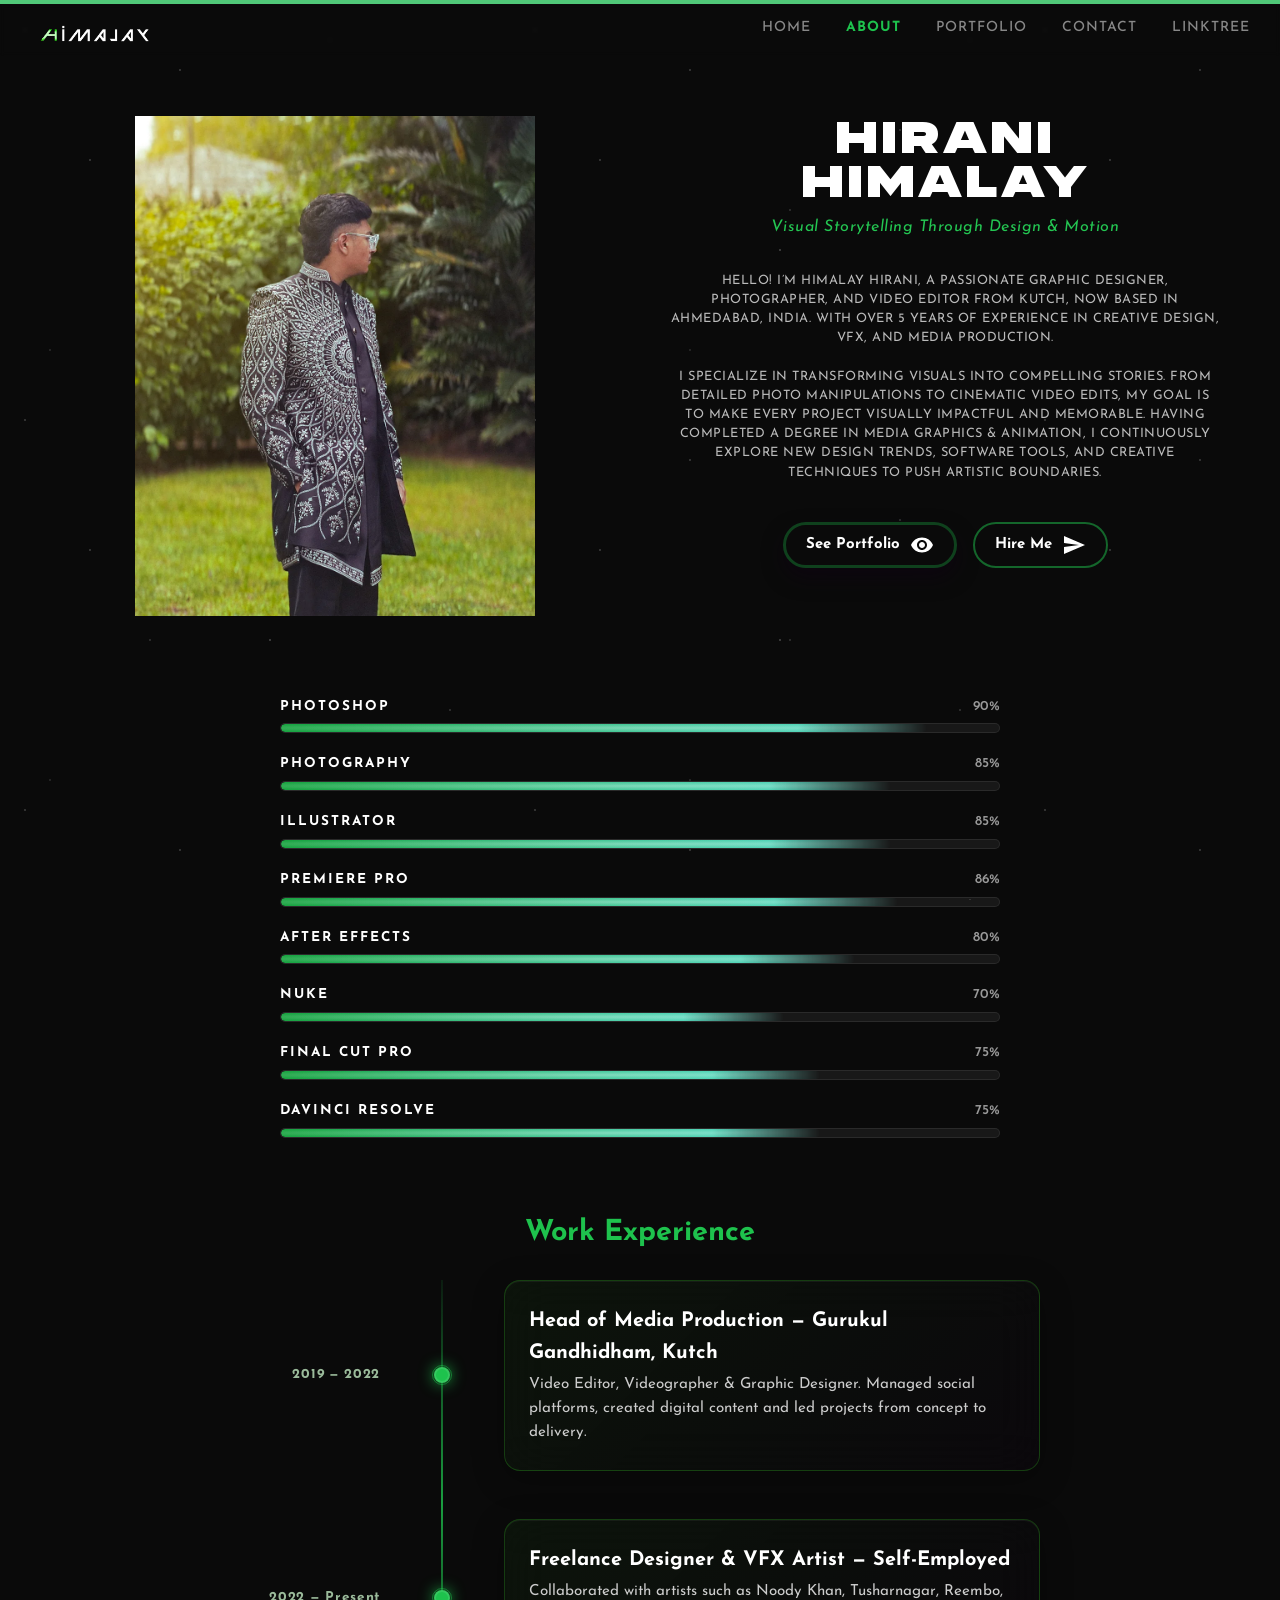
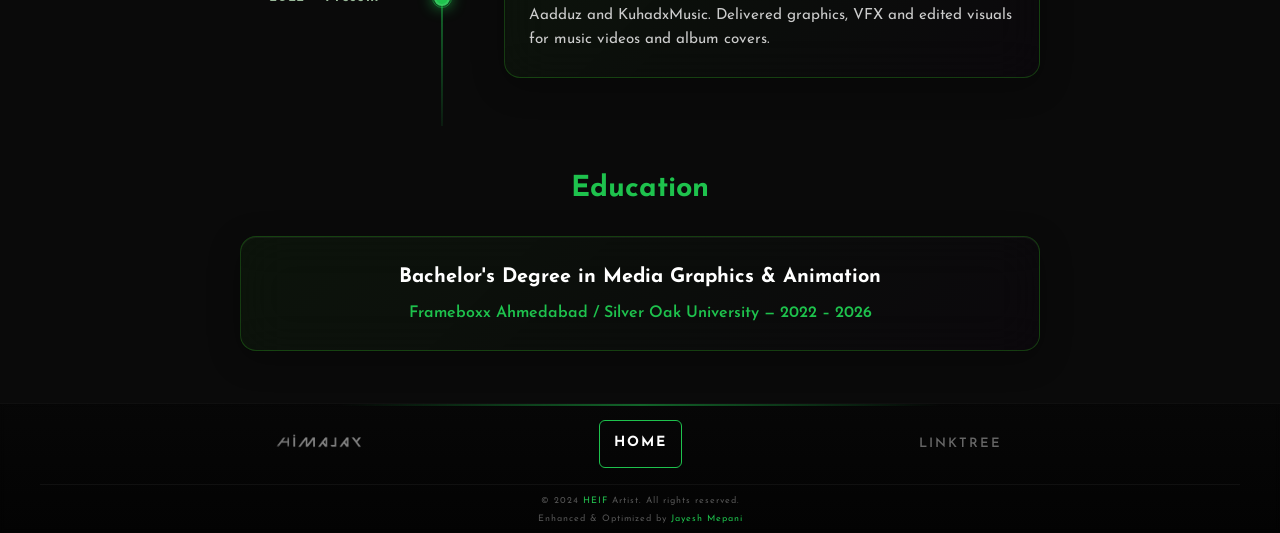
==== commit 88922ff8: "Remove heavy 3D downloads and load images near the viewport" ====
--- a/about.html
+++ b/about.html
@@ -22,25 +22,21 @@
 	<meta property="og:site_name" content="HEIF Artist">
 
 	<!-- Preconnect for Performance (Google Fonts) -->
-	<link rel="preconnect" href="https://fonts.googleapis.com" crossorigin>
-	<link rel="preconnect" href="https://fonts.gstatic.com" crossorigin>
 
 	<!-- Favicon -->
 	<link rel="icon" type="image/png" href="assets/img/logow.png">
 	<link rel="apple-touch-icon" href="assets/img/logow.png">
 
-
-	<link rel="stylesheet" href="assets/css/css.css">
-	<link rel="stylesheet" href="assets/css/cursor.css">
-	<script src="assets/vendor/three.min.js" defer></script>
-	<script src="assets/vendor/gsap.min.js" defer></script>
-	<script src="assets/vendor/ScrollTrigger.min.js" defer></script>
-	<script src="assets/vendor/lenis.min.js" defer></script>
-	<script src="assets/js/script.js" defer></script>
-
-	<script src="assets/js/scroll-animations.js" defer></script>
-	<script src="assets/js/particles-effect.js" defer></script>
-<link rel="stylesheet" href="assets/css/performance.css">
+	<link rel="stylesheet" href="assets/css/css.css?v=20261026-speed2">
+	<link rel="stylesheet" href="assets/css/cursor.css?v=20261026-speed2">
+
+	<script src="assets/js/script.js?v=20261026-speed2" defer></script>
+
+	<script src="assets/js/scroll-animations.js?v=20261026-speed2" defer></script>
+
+<link rel="stylesheet" href="assets/css/performance.css?v=20261026-speed2">
+<script src="assets/js/image-delivery.js?v=20261026-speed2" defer></script>
+<noscript><style>.lazy-image{display:none!important}</style></noscript>
 </head>
 
 <body>
@@ -49,9 +45,6 @@
 	<div class="scroll-tracker"></div>
 
 	<!-- Preloader -->
-	
-
-	<canvas id="webgl-canvas"></canvas>
 
 	<div class="stars-layer">
 		<div class="stars-extra"></div>
@@ -87,8 +80,9 @@
 				<div class="about-portrait">
 					<picture id="about-img">
 						<source media="(max-width: 768px)" srcset="assets/optimized/about-mobile-480.webp 480w, assets/optimized/about-mobile-960.webp 960w" sizes="100vw">
-						<img src="assets/optimized/066c63ee842e01c2-1481.webp" alt="Himalay Hirani portrait" loading="lazy"
-						 decoding="async" srcset="assets/optimized/066c63ee842e01c2-480.webp 480w, assets/optimized/066c63ee842e01c2-960.webp 960w, assets/optimized/066c63ee842e01c2-1481.webp 1481w" sizes="(max-width: 768px) 100vw, 50vw" width="1481" height="1852">
+						<img data-src="assets/optimized/066c63ee842e01c2-1481.webp" alt="Himalay Hirani portrait" loading="lazy"
+						 decoding="async" data-srcset="assets/optimized/066c63ee842e01c2-480.webp 480w, assets/optimized/066c63ee842e01c2-960.webp 960w, assets/optimized/066c63ee842e01c2-1481.webp 1481w" sizes="(max-width: 768px) 100vw, 50vw" width="1481" height="1852" class="lazy-image" src="data:image/svg+xml,%3Csvg%20xmlns%3D%27http%3A%2F%2Fwww.w3.org%2F2000%2Fsvg%27%20width%3D%271481%27%20height%3D%271852%27%2F%3E"><noscript><img src="assets/optimized/066c63ee842e01c2-1481.webp" alt="Himalay Hirani portrait" loading="lazy"
+						 decoding="async" srcset="assets/optimized/066c63ee842e01c2-480.webp 480w, assets/optimized/066c63ee842e01c2-960.webp 960w, assets/optimized/066c63ee842e01c2-1481.webp 1481w" sizes="(max-width: 768px) 100vw, 50vw" width="1481" height="1852"></noscript>
 					</picture>
 				</div>
 
@@ -265,8 +259,9 @@
 		<div class="footer-container">
 			<div class="footer-logo-container">
 				<a href="index.html" aria-label="HEIF Artist Home">
-					<img src="assets/optimized/b6daf8fdbaca4369-1600.webp" alt="HEIF Artist Logo" class="footer-logo" loading="lazy"
-					 decoding="async" srcset="assets/optimized/b6daf8fdbaca4369-480.webp 480w, assets/optimized/b6daf8fdbaca4369-960.webp 960w, assets/optimized/b6daf8fdbaca4369-1600.webp 1600w" sizes="160px" width="2550" height="596">
+					<img data-src="assets/optimized/b6daf8fdbaca4369-1600.webp" alt="HEIF Artist Logo" class="footer-logo lazy-image" loading="lazy"
+					 decoding="async" data-srcset="assets/optimized/b6daf8fdbaca4369-480.webp 480w, assets/optimized/b6daf8fdbaca4369-960.webp 960w, assets/optimized/b6daf8fdbaca4369-1600.webp 1600w" sizes="160px" width="2550" height="596" src="data:image/svg+xml,%3Csvg%20xmlns%3D%27http%3A%2F%2Fwww.w3.org%2F2000%2Fsvg%27%20width%3D%272550%27%20height%3D%27596%27%2F%3E"><noscript><img src="assets/optimized/b6daf8fdbaca4369-1600.webp" alt="HEIF Artist Logo" class="footer-logo" loading="lazy"
+					 decoding="async" srcset="assets/optimized/b6daf8fdbaca4369-480.webp 480w, assets/optimized/b6daf8fdbaca4369-960.webp 960w, assets/optimized/b6daf8fdbaca4369-1600.webp 1600w" sizes="160px" width="2550" height="596"></noscript>
 				</a>
 			</div>
 			<div class="footer-home">
@@ -284,9 +279,8 @@
 					target="_blank" rel="noopener noreferrer">Jayesh Mepani</a></p>
 		</div>
 	</footer>
-	
+
 <script>
-		
 
 		// Skill bars — animate on scroll into view
 		// Observe parent .about-skill (has real dimensions) instead of .skill-fill (scaleX(0) = zero width)
@@ -310,4 +304,4 @@
 	</script>
 </body>
 
-</html>+</html>
--- a/assets/css/css.css
+++ b/assets/css/css.css
@@ -598,7 +598,7 @@
 
 .hover-text,
 .hero1 h2 span {
-    cursor: url('../ICONS WEB/Mouse_Cursor.svg') 16 16, pointer !important;
+    cursor: url('../optimized/cursor.png') 16 16, pointer !important;
 }
 
 * {
@@ -2564,7 +2564,7 @@
     left: var(--mask-width);
     transform: translate(-50%, -50%);
     pointer-events: none;
-    background: url('../ICONS WEB/Mouse_Cursor.svg') no-repeat center;
+    background: url('../optimized/cursor.png') no-repeat center;
     background-size: contain;
     border: none;
     box-shadow: none;
--- a/assets/css/cursor.css
+++ b/assets/css/cursor.css
@@ -1 +1 @@
-@import url('https://fonts.googleapis.com/css2?family=Orbitron:wght@700&display=swap');html,body{cursor:url('../ICONS WEB/Mouse_Cursor.svg') 16 16,auto}a,button,.clickable,.hover-link{cursor:url('../ICONS WEB/Mouse_Cursor.svg') 16 16,pointer}#custom-cursor,.cursor-trail{display:none!important}+html,body{cursor:url('../optimized/cursor.png') 16 16,auto}a,button,.clickable,.hover-link{cursor:url('../optimized/cursor.png') 16 16,pointer}#custom-cursor,.cursor-trail{display:none!important}
--- a/assets/css/performance.css
+++ b/assets/css/performance.css
@@ -17,3 +17,14 @@
 
 /* The primary heading must paint immediately, rather than waiting 1.5 seconds. */
 .hero h1 { opacity: 1; animation: none; }
+
+/* Pre-rendered artwork keeps the visual without WebGL, models or render loops. */
+.model-still { pointer-events:none; object-fit:contain; }
+.model-still-ps { position:absolute; width:clamp(100px,16vw,220px); height:auto; right:18%; top:18%; }
+.model-still-ae { position:absolute; width:clamp(64px,10vw,145px); height:auto; left:7%; bottom:7%; }
+.stars-layer::before, .stars-layer::after { animation:none; opacity:.55; }
+.stars-layer { z-index:-1; }
+.stars-layer::before { background-image:radial-gradient(1px 1px at 25px 30px,#fff,transparent),radial-gradient(1px 1px at 90px 160px,#fff,transparent),radial-gradient(1px 1px at 180px 70px,#fff,transparent),radial-gradient(1.5px 1.5px at 270px 250px,#aaa,transparent),radial-gradient(1px 1px at 390px 130px,#ddd,transparent),radial-gradient(1px 1px at 450px 320px,#ddd,transparent); background-size:510px 390px; }
+.stars-layer::after { background-image:radial-gradient(1px 1px at 150px 210px,#ccc,transparent),radial-gradient(1px 1px at 330px 40px,#ccc,transparent),radial-gradient(1px 1px at 50px 350px,#aaa,transparent); background-size:640px 430px; }
+@media(max-width:768px) { .model-still-ps { width:70px; right:12%; top:10%; opacity:.8; } .model-still-ae { width:52px; left:10%; bottom:5%; } }
+@media(prefers-reduced-motion:reduce) { .model-still { transform:none!important; } }
